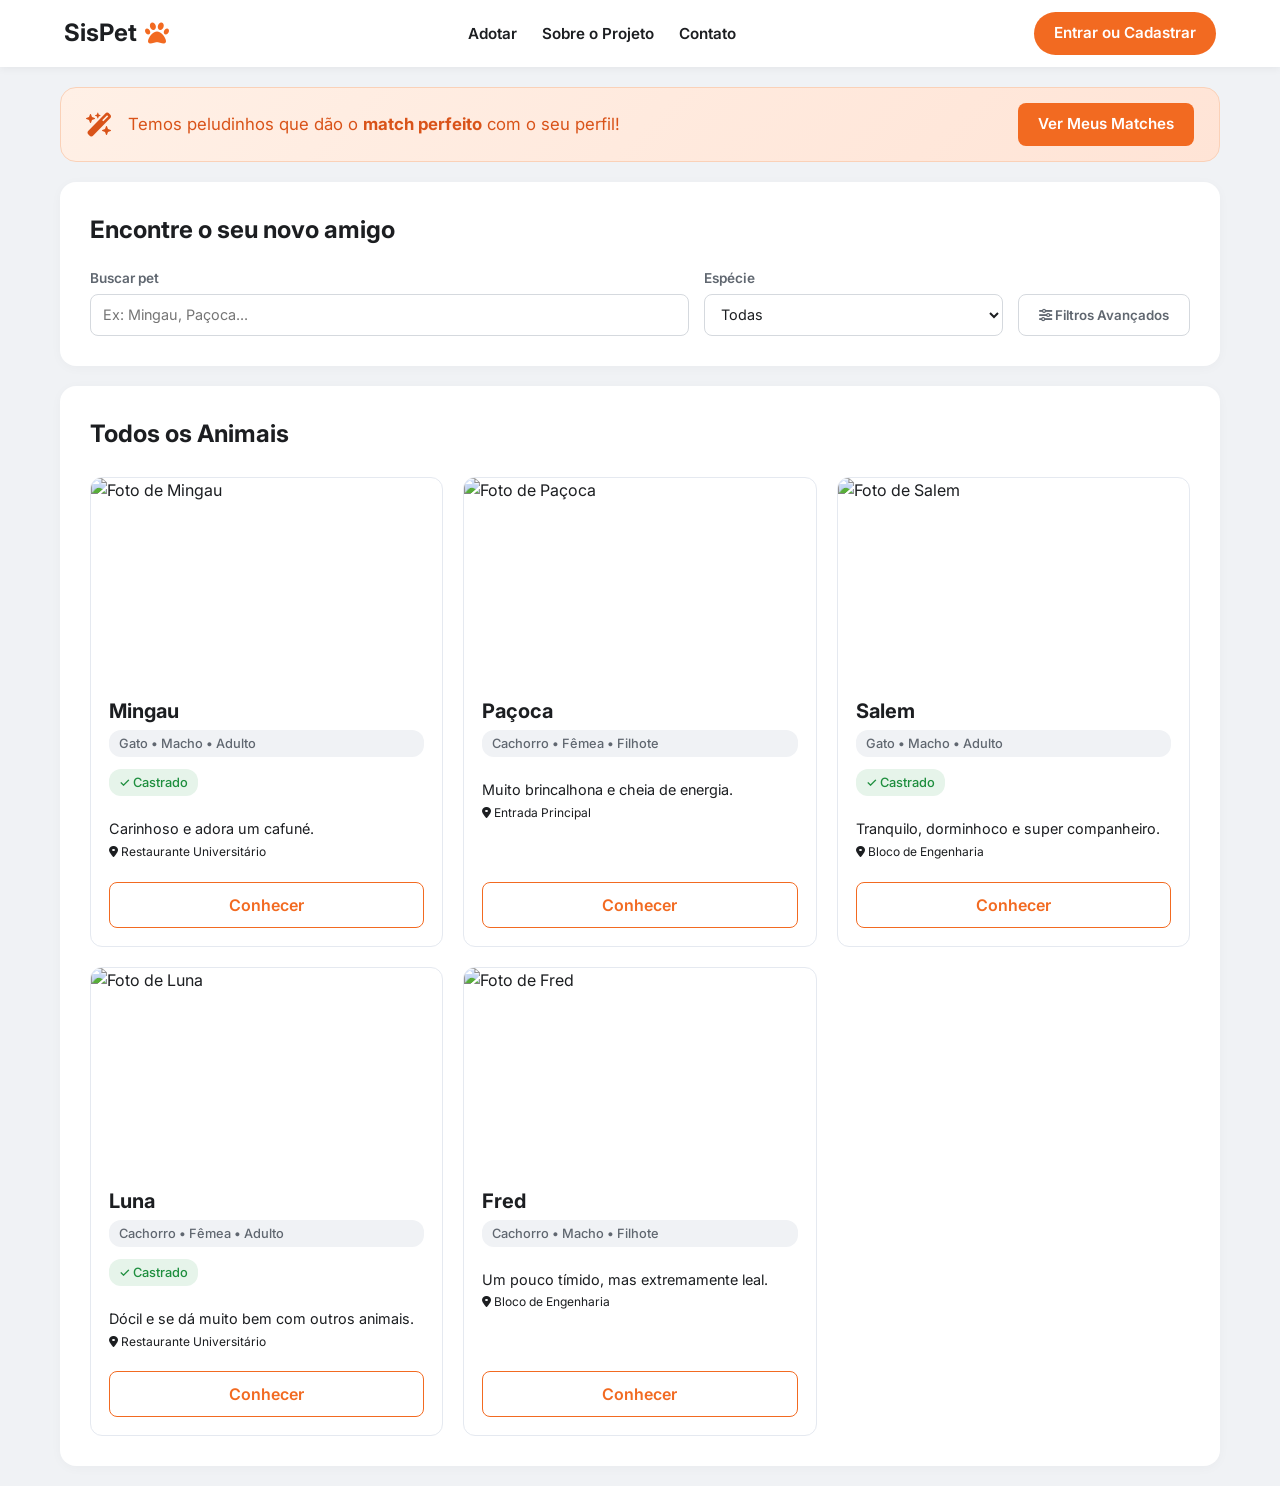
==== frontend/animais.html @ 81c4b889 "feat: cria catalogo de animais para adocao com estrutura de filtros de busca" ====
<!DOCTYPE html>
<html lang="pt-PT">
<head>
    <meta charset="UTF-8">
    <meta name="viewport" content="width=device-width, initial-scale=1.0">
    <title>Buscar Animais | SisPet - DECA</title>
    <link href="https://fonts.googleapis.com/css2?family=Inter:wght@400;600;700&display=swap" rel="stylesheet">
    <link rel="stylesheet" href="https://cdnjs.cloudflare.com/ajax/libs/font-awesome/6.4.0/css/all.min.css">
    <link rel="stylesheet" href="assets/css/style.css">
</head>
<body>

    <header class="navbar">
        <div class="logo">
            <a href="index.html" style="text-decoration: none;">
                <h2>SisPet <i class="fa-solid fa-paw paw-icon"></i></h2>
            </a>
        </div>
        <nav>
            <ul class="nav-links">
                <li><a href="animais.html">Adotar</a></li>
                <li><a href="apoiar.html">Sobre o Projeto</a></li>
                <li><a href="index.html#contato">Contato</a></li>
            </ul>
        </nav>
        <div class="header-actions">
            <a href="login.html" class="btn-doar">Entrar ou Cadastrar</a>
        </div>
    </header>

    <main class="main-layout container">

        <div id="banner-recomendacao" class="banner-match escondido">
            <div class="banner-content">
                <i class="fa-solid fa-wand-magic-sparkles"></i>
                <p>Temos peludinhos que dão o <strong>match perfeito</strong> com o seu perfil!</p>
            </div>
            <a href="recomendados.html" class="btn-primary btn-sm">Ver Meus Matches</a>
        </div>

        <section class="card-section">
            <div class="section-header" style="margin-bottom: 20px;">
                <h2>Encontre o seu novo amigo</h2>
            </div>
            
            <form id="form-busca">
                <div class="busca-principal">
                    <div class="input-group caixa-busca">
                        <label for="busca-nome">Buscar pet</label>
                        <input type="text" id="busca-nome" placeholder="Ex: Mingau, Paçoca...">
                    </div>

                    <div class="input-group caixa-especie">
                        <label for="busca-especie">Espécie</label>
                        <select id="busca-especie">
                            <option value="">Todas</option>
                            <option value="Cachorro">Cachorro</option>
                            <option value="Gato">Gato</option>
                        </select>
                    </div>

                    <div class="input-group caixa-botao">
                        <button type="button" id="btn-toggle-filtros" class="btn-secondary">
                            <i class="fa-solid fa-sliders"></i> Filtros Avançados
                        </button>
                    </div>
                </div>

                <div id="filtros-avancados" class="busca-avancada escondido">
                    
                    <div class="input-group">
                        <label for="busca-local">Local de Resgate</label>
                        <select id="busca-local">
                            <option value="">Todos os locais</option>
                            <option value="Restaurante Universitário">Restaurante Universitário</option>
                            <option value="Bloco de Engenharia">Bloco de Engenharia</option>
                            <option value="Entrada Principal">Entrada Principal</option>
                        </select>
                    </div>

                    <div class="input-group">
                        <label for="busca-sexo">Sexo</label>
                        <select id="busca-sexo">
                            <option value="">Todos</option>
                            <option value="Macho">Macho</option>
                            <option value="Fêmea">Fêmea</option>
                        </select>
                    </div>

                    <div class="input-group">
                        <label for="busca-idade">Idade</label>
                        <select id="busca-idade">
                            <option value="">Todas</option>
                            <option value="Filhote">Filhote (0 a 1 ano)</option>
                            <option value="Adulto">Adulto (1 a 7 anos)</option>
                            <option value="Idoso">Idoso (+7 anos)</option>
                        </select>
                    </div>

                    <div class="input-group">
                        <label for="busca-porte">Porte</label>
                        <select id="busca-porte">
                            <option value="">Todos</option>
                            <option value="Pequeno">Pequeno</option>
                            <option value="Médio">Médio</option>
                            <option value="Grande">Grande</option>
                        </select>
                    </div>

                    <div class="input-group">
                        <label for="busca-pelagem">Pelagem</label>
                        <select id="busca-pelagem">
                            <option value="">Todas</option>
                            <option value="Curta">Curta</option>
                            <option value="Média">Média</option>
                            <option value="Longa">Longa</option>
                        </select>
                    </div>

                    <div class="input-group">
                        <label for="busca-cor">Cor principal</label>
                        <select id="busca-cor">
                            <option value="">Todas</option>
                            <option value="Preto">Preto</option>
                            <option value="Branco">Branco</option>
                            <option value="Caramelo">Caramelo</option>
                            <option value="Rajado">Rajado</option>
                            <option value="Mesclado">Mesclado</option>
                        </select>
                    </div>

                    <div class="input-group">
                        <label for="busca-castrado">Castrado?</label>
                        <select id="busca-castrado">
                            <option value="">Indiferente</option>
                            <option value="Sim">Sim</option>
                            <option value="Não">Não</option>
                        </select>
                    </div>

                    <div class="input-group">
                        <label for="busca-comportamento">Comportamento</label>
                        <select id="busca-comportamento">
                            <option value="">Todos</option>
                            <option value="Calmo">Calmo</option>
                            <option value="Brincalhão">Brincalhão</option>
                            <option value="Tímido">Tímido</option>
                            <option value="Protetor">Protetor</option>
                        </select>
                    </div>

                    <div class="input-group">
                        <label for="busca-ong">ONG / Instituição</label>
                        <select id="busca-ong">
                            <option value="">Todas as ONGs</option>
                            <option value="DECA">DECA</option>
                        </select>
                    </div>

                    <div class="input-group button-group">
                        <button type="button" id="btn-limpar" class="btn-secondary" style="padding: 10px; font-size: 0.9rem;">Limpar</button>
                    </div>
                </div>
            </form>
        </section>

        <section class="card-section">
            <div class="section-header">
                <h2>Todos os Animais</h2>
            </div>
            <div id="resultados-container" class="vitrine-grid">
                </div>
        </section>

    </main>

    <script src="assets/js/animais.js"></script>
</body>
</html>
---- frontend/assets/css/style.css ----
/* ==========================================================================
   1. PALETA DE CORES E VARIÁVEIS GERAIS
   ========================================================================== */
:root {
    --bg-body: #F0F2F5;        
    --card-bg: #FFFFFF;        
    --text-color: #1C1E21;     
    --text-light: #606770;     
    --primary-color: #F26A21;  
    --primary-hover: #D95319;  
    --border-radius: 16px;     
    --transition: all 0.3s ease;
}

* {
    margin: 0;
    padding: 0;
    box-sizing: border-box;
    font-family: 'Inter', sans-serif;
}

body {
    background-color: var(--bg-body);
    color: var(--text-color);
    line-height: 1.5;
    -webkit-font-smoothing: antialiased;
}

.container {
    max-width: 1200px;
    margin: 0 auto;
    padding: 20px;
}

/* ==========================================================================
   2. ELEMENTOS GERAIS REUTILIZÁVEIS (Botões, Inputs, Tags)
   ========================================================================== */
.btn-primary {
    background-color: var(--primary-color);
    color: #FFFFFF;
    padding: 14px 28px;
    border-radius: 8px;
    text-decoration: none;
    font-weight: 600;
    transition: var(--transition);
    display: inline-block;
    border: none;
    cursor: pointer;
    text-align: center;
}

.btn-primary:hover { background-color: var(--primary-hover); }

.btn-secondary {
    background-color: transparent;
    color: var(--text-light); 
    padding: 14px 28px;
    border-radius: 8px;
    text-decoration: none;
    font-weight: 600;
    border: 1px solid #D5D9DE; 
    transition: var(--transition);
    cursor: pointer;
    text-align: center;
}

.btn-secondary:hover {
    background-color: #FFF0E6;
    border-color: var(--primary-color);
    color: var(--primary-color);
}

.btn-outline {
    text-align: center;
    border: 1px solid var(--primary-color);
    color: var(--primary-color);
    padding: 10px;
    border-radius: 8px;
    text-decoration: none;
    font-weight: 600;
    transition: var(--transition);
    display: block;
}

.btn-outline:hover {
    background-color: var(--primary-color);
    color: #FFFFFF;
}

.tag {
    font-size: 0.8rem;
    color: var(--text-light);
    margin-bottom: 12px;
    font-weight: 500;
    display: inline-block;
    padding: 4px 10px;
    border-radius: 12px;
    background-color: #F0F2F5;
}

.input-group {
    display: flex;
    flex-direction: column;
    gap: 6px;
}

.input-group label {
    font-size: 0.85rem;
    font-weight: 600;
    color: var(--text-light);
}

.input-group input, .input-group select {
    padding: 10px 12px;
    border: 1px solid #D5D9DE;
    border-radius: 8px;
    font-size: 0.9rem;
    color: var(--text-color);
    background-color: #FFFFFF;
    outline: none;
    transition: var(--transition);
    height: 42px;
}

.input-group input:focus, .input-group select:focus {
    border-color: var(--primary-color);
    box-shadow: 0 0 0 3px #FFF0E6;
}

/* ==========================================================================
   3. CABEÇALHO (NAVBAR)
   ========================================================================== */
.navbar {
    display: flex;
    justify-content: space-between;
    align-items: center;
    padding: 12px 5%;
    background-color: var(--card-bg);
    box-shadow: 0 2px 8px rgba(0,0,0,0.05);
    position: sticky;
    top: 0;
    z-index: 100;
}

.logo a { text-decoration: none; }
.logo h2 { font-size: 24px; font-weight: 700; display: flex; align-items: center; gap: 8px; color: var(--text-color); }
.paw-icon { color: var(--primary-color); }

.nav-links { display: flex; list-style: none; gap: 25px; }
.nav-links a { text-decoration: none; color: var(--text-color); font-weight: 600; font-size: 0.95rem; transition: var(--transition); }
.nav-links a:hover { color: var(--primary-color); }

.header-actions { display: flex; align-items: center; gap: 15px; }
.btn-doar { background-color: var(--primary-color); color: #FFFFFF; padding: 10px 20px; border-radius: 30px; text-decoration: none; font-weight: 600; font-size: 0.95rem; transition: var(--transition); }
.btn-doar:hover { background-color: var(--primary-hover); transform: translateY(-1px); }

/* ==========================================================================
   4. ESTRUTURA DE SEÇÕES (Hero e História)
   ========================================================================== */
.main-layout { display: flex; flex-direction: column; gap: 20px; }
.card-section { background-color: var(--card-bg); border-radius: var(--border-radius); padding: 30px; box-shadow: 0 2px 12px rgba(0,0,0,0.03); }

/* Hero Section */
.destaque-layout { display: flex; gap: 40px; align-items: center; }
.destaque-info { flex: 1; }
.destaque-info h1 { font-size: 2.8rem; line-height: 1.15; margin-bottom: 15px; font-weight: 700; }
.destaque-info p { color: var(--text-light); font-size: 1.1rem; margin-bottom: 25px; }
.hero-buttons { display: flex; gap: 15px; }
.destaque-img { flex: 1; }
.destaque-img img { width: 100%; height: 380px; object-fit: cover; border-radius: 12px; box-shadow: 0 8px 20px rgba(0,0,0,0.06); }

/* Cabeçalho de Vitrines */
.section-header { display: flex; justify-content: space-between; align-items: center; margin-bottom: 25px; }
.section-header h2 { font-size: 1.5rem; font-weight: 700; }
.link-ver-todos { color: var(--primary-color); text-decoration: none; font-weight: 600; transition: var(--transition); }
.link-ver-todos:hover { color: var(--primary-hover); }

/* Nossa História (Zig-Zag Layout) */
.historia-layout { display: flex; gap: 40px; align-items: center; }
.historia-content { flex: 1.2; }
.historia-content h2 { font-size: 1.8rem; margin-bottom: 15px; color: var(--primary-color); font-weight: 700; }
.historia-content p { color: var(--text-light); margin-bottom: 15px; font-size: 1rem; text-align: justify; }
.historia-imagem { flex: 0.8; display: flex; justify-content: flex-start; }
.historia-imagem img { width: 100%; max-width: 380px; height: auto; border-radius: 12px; box-shadow: 0 4px 15px rgba(0,0,0,0.04); }

/* ==========================================================================
   5. VITRINE DE ANIMAIS (Cards de Pets)
   ========================================================================== */
.vitrine-grid { display: grid; grid-template-columns: repeat(auto-fit, minmax(280px, 1fr)); gap: 20px; }
.pet-card { border: 1px solid #E5E9F0; border-radius: 12px; overflow: hidden; display: flex; flex-direction: column; background-color: #FFFFFF; transition: transform 0.3s ease, box-shadow 0.3s ease; }
.pet-card:hover { transform: translateY(-4px); box-shadow: 0 6px 15px rgba(0,0,0,0.05); }
.pet-card img { width: 100%; height: 200px; object-fit: cover; }
.pet-info { padding: 18px; display: flex; flex-direction: column; flex-grow: 1; }
.pet-info h3 { font-size: 1.25rem; margin-bottom: 4px; }
.pet-info p { font-size: 0.9rem; color: var(--text-color); margin-bottom: 20px; flex-grow: 1; }

/* ==========================================================================
   6. PÁGINA DE APOIO (apoiar.html)
   ========================================================================== */
.apoio-grid { display: grid; grid-template-columns: repeat(auto-fit, minmax(300px, 1fr)); gap: 30px; }
.apoio-card { border: 1px solid #E5E9F0; border-radius: 12px; padding: 30px 20px; text-align: center; background-color: #FFFFFF; display: flex; flex-direction: column; align-items: center; transition: var(--transition); }
.apoio-card:hover { transform: translateY(-5px); box-shadow: 0 8px 25px rgba(0,0,0,0.06); border-color: var(--primary-color); }
.apoio-icon { font-size: 3rem; color: var(--primary-color); margin-bottom: 20px; background-color: #FFF0E6; width: 80px; height: 80px; display: flex; justify-content: center; align-items: center; border-radius: 50%; }
.apoio-card h3 { font-size: 1.4rem; margin-bottom: 15px; color: var(--text-color); }
.apoio-card p { color: var(--text-light); font-size: 0.95rem; margin-bottom: 20px; flex-grow: 1; }

/* Banner Horizontal do Instagram (Estilo Padronizado com o Match de Animais) */
.banner-instagram-horizontal {
    background: linear-gradient(135deg, #FFF0E6 0%, #FFE4D6 100%); 
    border: 1px solid #FAD1B8; 
    border-radius: var(--border-radius);
    padding: 22px 30px;
    display: flex;
    justify-content: space-between;
    align-items: center;
    margin-top: 35px;
    box-shadow: 0 4px 12px rgba(242, 106, 33, 0.02);
}
.banner-instagram-content { display: flex; align-items: center; gap: 20px; }
.instagram-circle-icon { font-size: 2rem; color: var(--primary-color); background-color: #FFFFFF; width: 58px; height: 58px; min-width: 58px; display: flex; justify-content: center; align-items: center; border-radius: 50%; box-shadow: 0 4px 12px rgba(242, 106, 33, 0.1); }
.banner-instagram-text h3 { font-size: 1.2rem; font-weight: 700; color: var(--text-color); margin-bottom: 4px; }
.banner-instagram-text p { color: var(--text-light); font-size: 0.92rem; margin: 0; }
.btn-instagram-banner { display: inline-flex; align-items: center; justify-content: center; background-color: var(--primary-color); color: #FFFFFF; padding: 12px 26px; border-radius: 8px; text-decoration: none; font-weight: 600; font-size: 0.95rem; transition: var(--transition); white-space: nowrap; border: none; cursor: pointer; }
.btn-instagram-banner:hover { background-color: var(--primary-hover); transform: translateY(-2px); box-shadow: 0 5px 15px rgba(242, 106, 33, 0.25); }

/* ==========================================================================
   7. PÁGINA DE ANIMAIS (animais.html)
   ========================================================================== */
.banner-match { background: linear-gradient(135deg, #FFF0E6 0%, #FFE4D6 100%); border: 1px solid #FAD1B8; border-radius: var(--border-radius); padding: 15px 25px; display: flex; justify-content: space-between; align-items: center; }
.banner-match.escondido { display: none !important; }
.banner-content { display: flex; align-items: center; gap: 15px; color: var(--primary-hover); font-size: 1.05rem; }
.banner-content i { font-size: 1.5rem; }
.btn-sm { padding: 10px 20px; font-size: 0.95rem; height: auto; }

.busca-principal { display: flex; flex-direction: row; align-items: flex-end; gap: 15px; width: 100%; flex-wrap: nowrap; }
.caixa-busca { flex: 2; min-width: 0; }
.caixa-especie { flex: 1; min-width: 0; }
.caixa-botao { flex: 0 0 auto; }
.caixa-botao button { width: auto !important; height: 42px; padding: 0 20px; white-space: nowrap; }

.busca-avancada { display: grid; grid-template-columns: repeat(auto-fit, minmax(180px, 1fr)); gap: 15px; margin-top: 20px; padding-top: 20px; border-top: 1px dashed #E5E9F0; align-items: flex-end; }
.busca-avancada.escondido { display: none; }
.button-group button { width: 100%; cursor: pointer; height: 42px; }

/* ==========================================================================
   8. TELA DE LOGIN E CADASTRO (Ajuste Geométrico com Proporção de Tela Cheia)
   ========================================================================== */
.auth-page-bg { 
    background-image: url('../img/bg-login.jpg'); 
    background-color: #4A4A4A;
    background-size: cover; 
    background-position: center; 
    background-attachment: fixed; 
    min-height: 100vh; 
    position: relative; 
}
.auth-page-bg::before { content: ''; position: absolute; top: 0; left: 0; right: 0; bottom: 0; background: linear-gradient(to bottom, rgba(0,0,0,0.2) 0%, rgba(0,0,0,0.5) 100%); z-index: 1; }

.logo-voltar-fixo { 
    position: fixed; top: 30px; left: 5%; text-decoration: none; z-index: 10; 
    background-color: rgba(255, 255, 255, 0.9); padding: 10px 20px; border-radius: 30px; 
    box-shadow: 0 4px 15px rgba(0,0,0,0.1); backdrop-filter: blur(5px); transition: var(--transition);
}
.logo-voltar-fixo:hover { transform: scale(1.02); }
.logo-voltar-fixo h2 { color: var(--primary-color); font-size: 22px; display: flex; align-items: center; gap: 8px; margin: 0; }

/* Distribuição Balanceada por Flexbox Fluido */
.auth-centered-container { 
    position: relative; 
    z-index: 2; 
    display: flex; 
    flex-direction: row; 
    justify-content: center; 
    align-items: center; 
    min-height: 100vh; 
    width: 100%; 
    padding: 40px 6%;
}

/* Bloco Esquerdo: Alinhamento Dinâmico */
.auth-phrase-left { 
    flex: 1;
    max-width: 360px;
    display: flex;
    justify-content: flex-start;
}
.auth-phrase-left p { 
    color: #FFFFFF; 
    font-size: 2.3rem; 
    font-weight: 700; 
    line-height: 1.3; 
    text-shadow: 0 4px 15px rgba(0, 0, 0, 0.6); 
    letter-spacing: -0.5px; 
}

/* Bloco Central: O Card (travado no centro perfeito pelo contrapeso invisível) */
.auth-card { 
    background-color: var(--card-bg); 
    width: 100%; 
    max-width: 440px; 
    border-radius: 20px; 
    padding: 40px; 
    box-shadow: 0 15px 50px rgba(0, 0, 0, 0.3); 
    margin: 0 8%; /* Margem fluida que dá o respiro idêntico ao print */
}
.auth-card-header { text-align: center; margin-bottom: 25px; }
.auth-card-header h3 { font-size: 1.8rem; font-weight: 700; color: var(--text-color); margin-bottom: 5px; }
.auth-card-header p { color: var(--text-light); font-size: 0.95rem; }

/* Bloco Direito Invisível: O Segredo do Contrapeso que Garante a Simetria */
.auth-centered-container::after {
    content: '';
    flex: 1;
    max-width: 360px;
}

/* Abas e Formulários */
.auth-tabs { display: flex; margin-bottom: 25px; border-bottom: 2px solid #E5E9F0; }
.tab-btn { flex: 1; background: none; border: none; padding: 12px 0; font-size: 1.05rem; font-weight: 600; color: var(--text-light); cursor: pointer; position: relative; transition: var(--transition); }
.tab-btn.ativo { color: var(--primary-color); }
.tab-btn.ativo::after { content: ''; position: absolute; bottom: -2px; left: 0; width: 100%; height: 3px; background-color: var(--primary-color); border-radius: 3px; }

.auth-form { display: flex; flex-direction: column; gap: 18px; }
.auth-form.escondido { display: none; }
.auth-btn { width: 100%; margin-top: 10px; font-size: 1rem; padding: 15px; }
.auth-opcoes { display: flex; justify-content: space-between; align-items: center; font-size: 0.9rem; }
.link-esqueceu { color: var(--primary-color); text-decoration: none; font-weight: 600; }
.link-esqueceu:hover { text-decoration: underline; }
.termos-texto { font-size: 0.8rem; color: var(--text-light); text-align: center; margin-top: 10px; }
.termos-texto a { color: var(--primary-color); text-decoration: none; }

.divisor { display: flex; align-items: center; text-align: center; margin-bottom: 25px; }
.divisor::before, .divisor::after { content: ''; flex: 1; border-bottom: 1px solid #E5E9F0; }
.divisor span { padding: 0 10px; color: var(--text-light); font-size: 0.85rem; }

/* Círculos Sociais */
.social-login-circles { display: flex; justify-content: center; gap: 15px; margin-top: 20px; }
.btn-circle { width: 48px; height: 48px; border-radius: 50%; border: none; font-size: 1.3rem; cursor: pointer; transition: var(--transition); display: flex; justify-content: center; align-items: center; box-shadow: 0 2px 5px rgba(0,0,0,0.1); }
.btn-circle:hover { transform: translateY(-3px); box-shadow: 0 5px 12px rgba(0,0,0,0.15); }
.btn-circle.google { background-color: #FFFFFF; border: 1px solid #D5D9DE; }
.btn-circle.google img { width: 22px; height: 22px; }
.btn-circle.facebook { background-color: #1877F2; color: #FFFFFF; }
.btn-circle.apple { background-color: #000000; color: #FFFFFF; }

/* Custom Checkbox */
.checkbox-container { display: flex; align-items: center; position: relative; padding-left: 25px; cursor: pointer; user-select: none; color: var(--text-light); }
.checkbox-container input { position: absolute; opacity: 0; cursor: pointer; height: 0; width: 0; }
.checkmark { position: absolute; top: 50%; left: 0; transform: translateY(-50%); height: 16px; width: 16px; background-color: #FFFFFF; border: 1px solid #D5D9DE; border-radius: 4px; transition: var(--transition); }
.checkbox-container:hover input ~ .checkmark { border-color: var(--primary-color); }
.checkbox-container input:checked ~ .checkmark { background-color: var(--primary-color); border-color: var(--primary-color); }
.checkmark:after { content: ""; position: absolute; display: none; }
.checkbox-container input:checked ~ .checkmark:after { display: block; }
.checkbox-container .checkmark:after { left: 5px; top: 2px; width: 4px; height: 8px; border: solid white; border-width: 0 2px 2px 0; transform: rotate(45deg); }

/* ==========================================================================
   9. MEDIA QUERIES (Responsividade de Todas as Telas)
   ========================================================================== */
@media (max-width: 1120px) {
    /* Telas compactas de notebook: desliga o sistema de 3 colunas para o card não esmagar */
    .auth-phrase-left, .auth-centered-container::after { 
        display: none !important; 
    }
    .auth-centered-container {
        justify-content: center;
        padding: 20px;
    }
    .auth-card {
        margin: 0;
    }
}

@media (max-width: 900px) {
    /* Responsividade da Home e Sobre */
    .destaque-layout, .historia-layout { flex-direction: column; text-align: center; gap: 25px; }
    .historia-content p { text-align: center; }
    .destaque-img, .historia-imagem { width: 100%; display: flex; justify-content: center; }
    .destaque-img img { height: 280px; max-width: 500px; }
    .historia-imagem img { max-width: 320px; }
    .hero-buttons { justify-content: center; }
    .banner-instagram-horizontal { flex-direction: column; text-align: center; gap: 20px; padding: 25px 20px; }
    .banner-instagram-content { flex-direction: column; gap: 12px; }
    .btn-instagram-banner { width: 100%; }
}

@media (max-width: 768px) {
    .auth-card { padding: 30px 20px; border-radius: 15px; }
    .logo-voltar-fixo { top: 20px; left: 20px; }
    .logo-voltar-fixo h2 { font-size: 20px; }
    .busca-principal { flex-direction: column; align-items: stretch; }
    .caixa-botao button { width: 100% !important; }
}

@media (max-width: 600px) {
    .navbar { padding: 15px 20px; }
    .nav-links { display: none; }
    .destaque-info h1 { font-size: 2rem; }
    .card-section { padding: 20px; }
    .banner-match { flex-direction: column; text-align: center; gap: 15px; }
}

/* ==========================================================================
   10. RODAPÉ CORPORATIVO PROFISSIONAL (site-footer)
   ========================================================================== */
.site-footer {
    background-color: #1C1E21; 
    color: #FFFFFF;
    padding: 60px 0 20px 0;
    margin-top: 60px;
    border-top: 4px solid var(--primary-color); 
    position: relative;
    z-index: 10;
}
.footer-grid { display: grid; grid-template-columns: repeat(auto-fit, minmax(220px, 1fr)); gap: 40px; margin-bottom: 40px; }
.footer-col .footer-logo { font-size: 1.6rem; font-weight: 700; color: #FFFFFF; margin-bottom: 15px; display: flex; align-items: center; gap: 8px; }
.footer-col .footer-logo i { color: var(--primary-color); }
.footer-col h3 { font-size: 1.15rem; font-weight: 700; color: #FFFFFF; margin-bottom: 22px; position: relative; }
.footer-col h3::after { content: ''; position: absolute; bottom: -6px; left: 0; width: 30px; height: 3px; background-color: var(--primary-color); border-radius: 2px; }
.footer-col p { color: #A0A5B0; font-size: 0.92rem; line-height: 1.6; }
.footer-col ul { list-style: none; padding: 0; }
.footer-col ul li { margin-bottom: 12px; }
.footer-col ul li a { color: #A0A5B0; text-decoration: none; font-size: 0.92rem; transition: var(--transition); display: inline-block; }
.footer-col ul li a:hover { color: var(--primary-color); transform: translateX(4px); }

.footer-contact-item { display: flex; align-items: center; gap: 12px; margin-bottom: 14px; color: #A0A5B0; font-size: 0.92rem; }
.footer-contact-item i { color: var(--primary-color); font-size: 1.05rem; width: 16px; text-align: center; }
.footer-social-links { display: flex; gap: 12px; margin-top: 18px; }
.footer-social-links a { width: 36px; height: 36px; background-color: #2C2F33; color: #FFFFFF; border-radius: 50%; display: flex; justify-content: center; align-items: center; text-decoration: none; font-size: 1rem; transition: var(--transition); }
.footer-social-links a:hover { background-color: var(--primary-color); transform: translateY(-3px); box-shadow: 0 4px 10px rgba(242, 106, 33, 0.3); }
.footer-bottom { text-align: center; padding-top: 25px; border-top: 1px solid #2C2F33; color: #606770; font-size: 0.85rem; }

/* ==========================================================================
   11. SEÇÃO DE NOTÍCIAS E LINKS ÚTEIS (Home)
   ========================================================================== */
.noticias-grid { display: grid; grid-template-columns: repeat(auto-fit, minmax(320px, 1fr)); gap: 20px; margin-top: 10px; }
.noticia-item { display: flex; gap: 20px; padding: 20px; border: 1px solid #E5E9F0; border-radius: 12px; background-color: #FFFFFF; transition: var(--transition); }
.noticia-item:hover { transform: translateY(-2px); box-shadow: 0 5px 15px rgba(0,0,0,0.04); border-color: var(--primary-color); }
.noticia-icon { font-size: 1.8rem; color: var(--primary-color); background-color: #FFF0E6; width: 54px; height: 54px; min-width: 54px; display: flex; align-items: center; justify-content: center; border-radius: 10px; }
.noticia-content { display: flex; flex-direction: column; }
.noticia-tag { font-size: 0.75rem; font-weight: 700; color: var(--primary-color); text-transform: uppercase; margin-bottom: 4px; letter-spacing: 0.5px; }
.noticia-content h4 { font-size: 1.1rem; font-weight: 700; color: var(--text-color); margin-bottom: 8px; line-height: 1.3; }
.noticia-content p { font-size: 0.9rem; color: var(--text-light); margin-bottom: 15px; line-height: 1.5; }
.noticia-link { font-size: 0.9rem; font-weight: 600; color: var(--primary-color); text-decoration: none; display: inline-flex; align-items: center; gap: 6px; margin-top: auto; transition: var(--transition); }
.noticia-link:hover { color: var(--primary-hover); }
.noticia-link i { font-size: 0.75rem; transition: var(--transition); }
.noticia-link:hover i { transform: translateX(3px); }
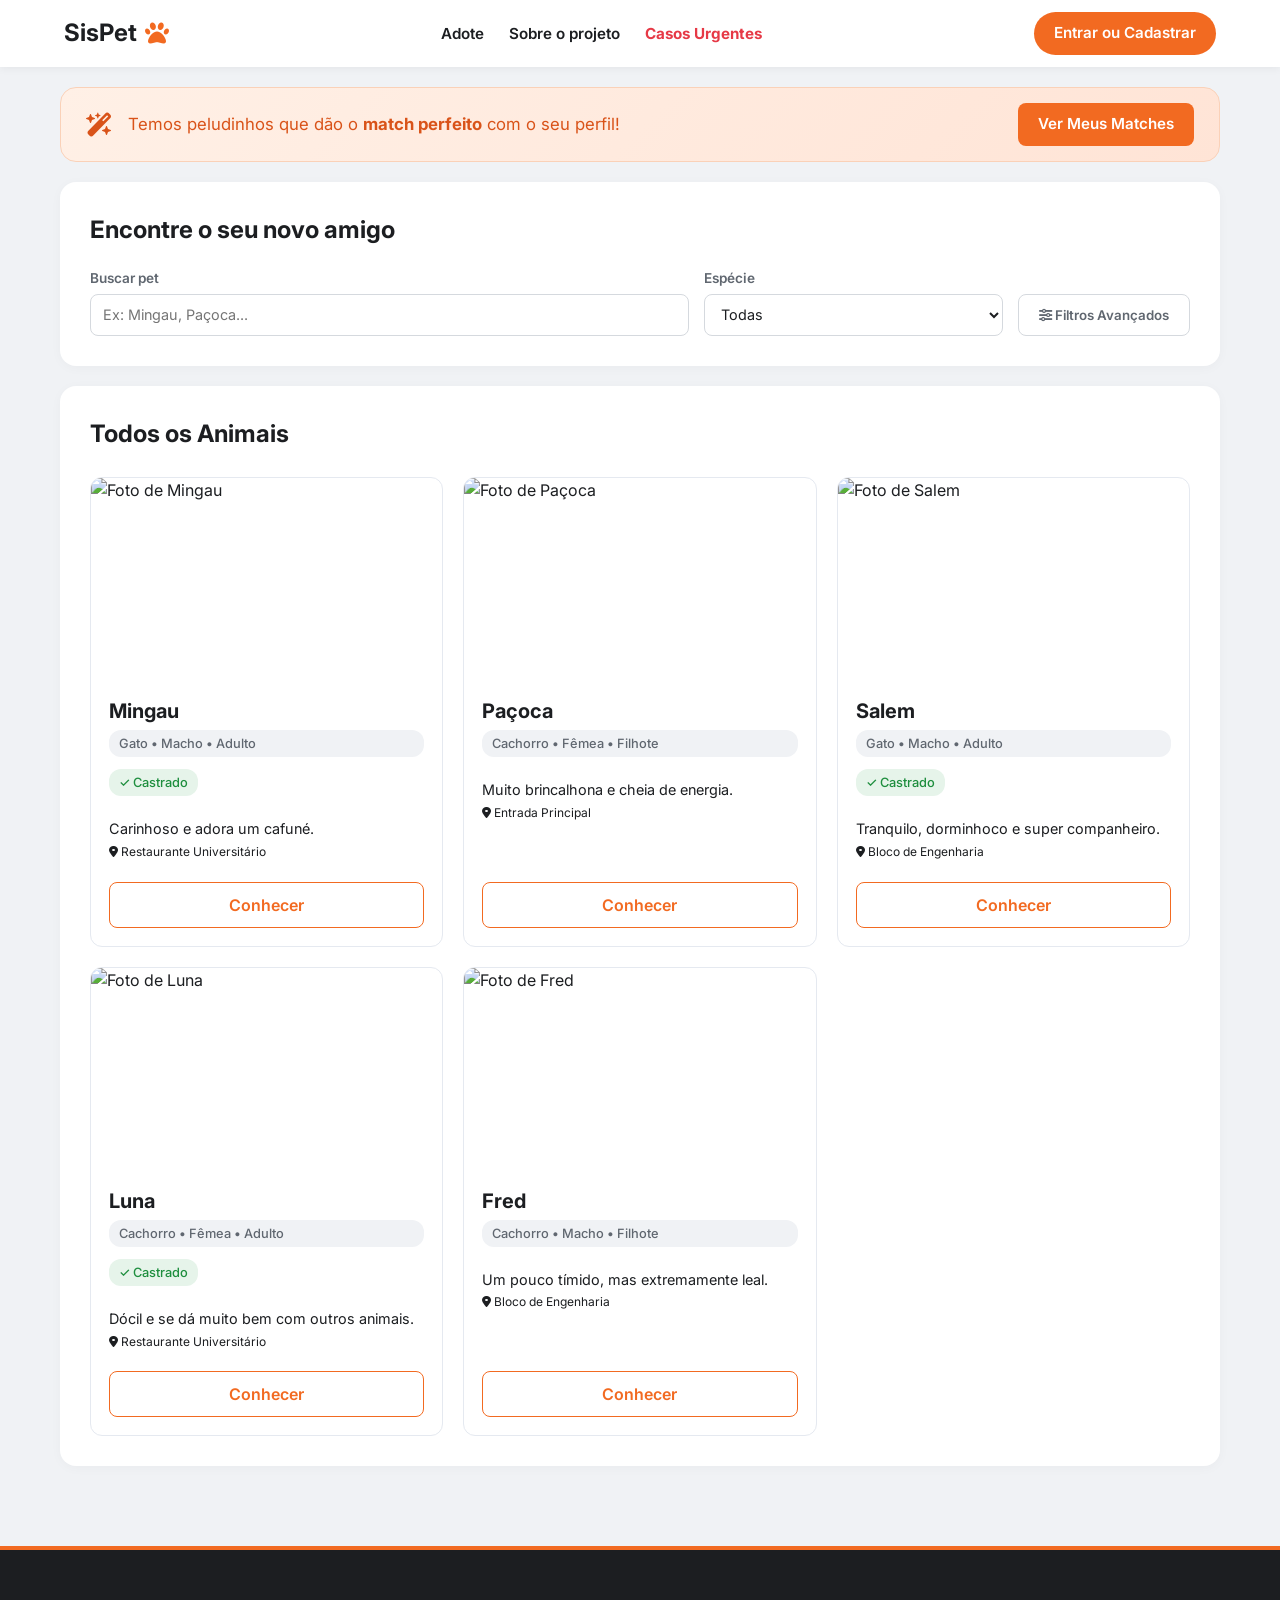
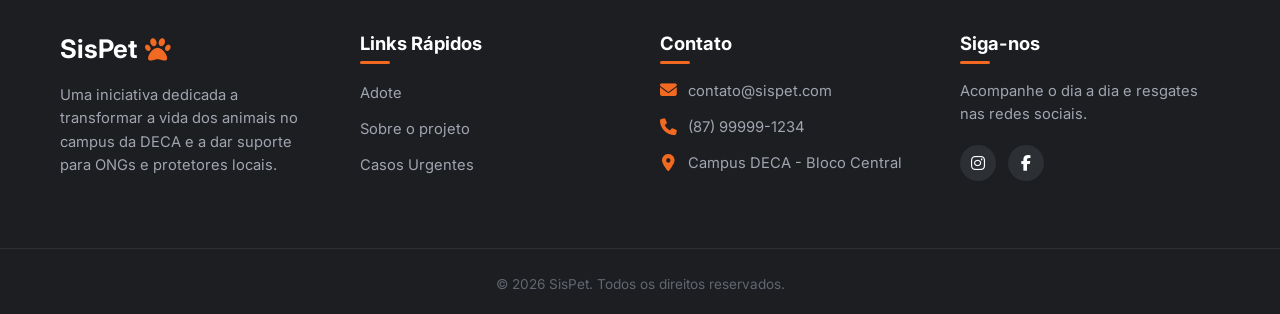
==== commit 5537364b: "refactor: atualiza menu superior e rodape no catalogo de animais" ====
--- a/frontend/animais.html
+++ b/frontend/animais.html
@@ -18,9 +18,9 @@
         </div>
         <nav>
             <ul class="nav-links">
-                <li><a href="animais.html">Adotar</a></li>
-                <li><a href="apoiar.html">Sobre o Projeto</a></li>
-                <li><a href="index.html#contato">Contato</a></li>
+            <li><a href="animais.html">Adote</a></li>
+            <li><a href="sobre-o-projeto.html">Sobre o projeto</a></li>
+            <li><a href="sos.html" style="color: #E63946; font-weight: 700;">Casos Urgentes</a></li>
             </ul>
         </nav>
         <div class="header-actions">
@@ -175,5 +175,48 @@
     </main>
 
     <script src="assets/js/animais.js"></script>
+
+    <footer class="site-footer">
+        <div class="container footer-grid">
+            <div class="footer-col">
+                <h2 class="footer-logo">SisPet <i class="fa-solid fa-paw"></i></h2>
+                <p>Uma iniciativa dedicada a transformar a vida dos animais no campus da DECA e a dar suporte para ONGs e protetores locais.</p>
+            </div>
+            <div class="footer-col">
+                <h3>Links Rápidos</h3>
+                <ul>
+                    <li><a href="animais.html">Adote</a></li>
+                    <li><a href="sobre-o-projeto.html">Sobre o projeto</a></li>
+                    <li><a href="sos.html">Casos Urgentes</a></li>
+                </ul>
+            </div>
+            <div class="footer-col">
+                <h3>Contato</h3>
+                <div class="footer-contact-item">
+                    <i class="fa-solid fa-envelope"></i>
+                    <span>contato@sispet.com</span>
+                </div>
+                <div class="footer-contact-item">
+                    <i class="fa-solid fa-phone"></i>
+                    <span>(87) 99999-1234</span>
+                </div>
+                <div class="footer-contact-item">
+                    <i class="fa-solid fa-location-dot"></i>
+                    <span>Campus DECA - Bloco Central</span>
+                </div>
+            </div>
+            <div class="footer-col">
+                <h3>Siga-nos</h3>
+                <p>Acompanhe o dia a dia e resgates nas redes sociais.</p>
+                <div class="footer-social-links">
+                    <a href="#" title="Instagram"><i class="fa-brands fa-instagram"></i></a>
+                    <a href="#" title="Facebook"><i class="fa-brands fa-facebook-f"></i></a>
+                </div>
+            </div>
+        </div>
+        <div class="footer-bottom">
+            <p>&copy; 2026 SisPet. Todos os direitos reservados.</p>
+        </div>
+    </footer>
 </body>
 </html>
